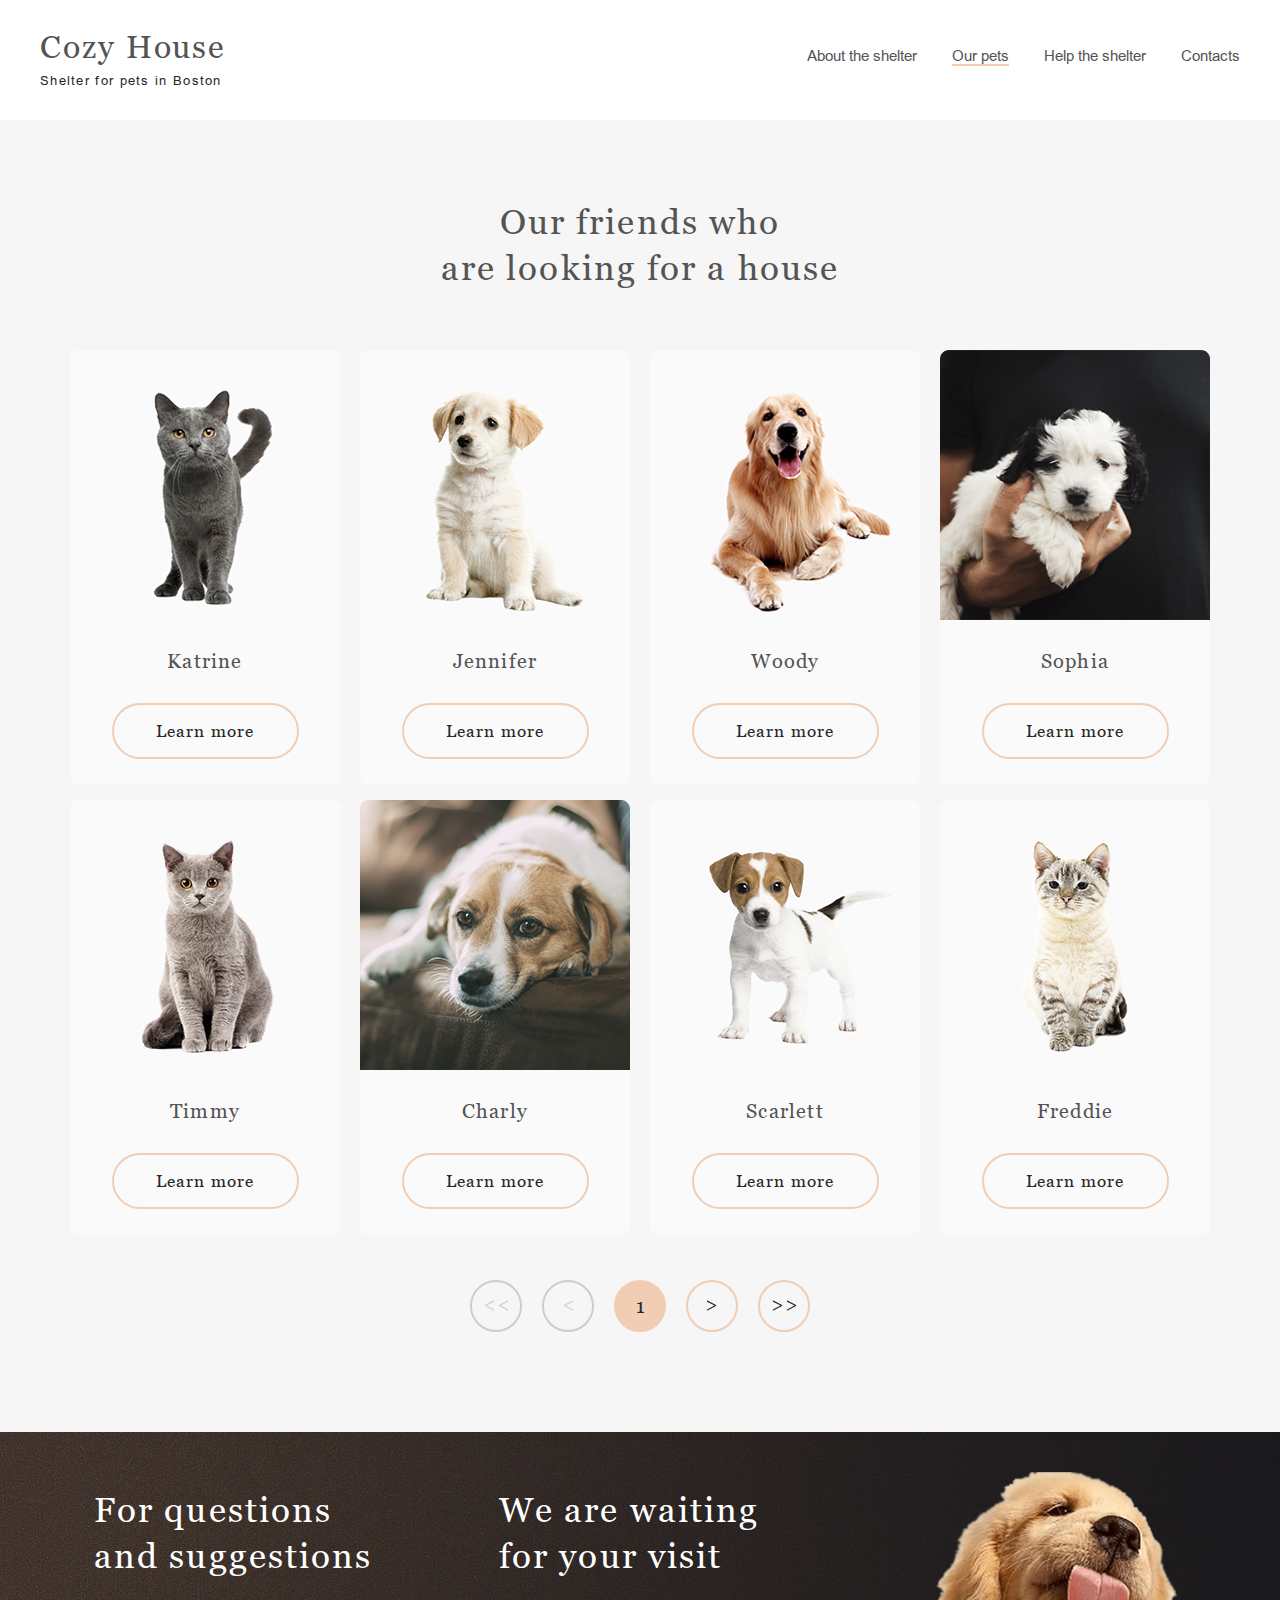
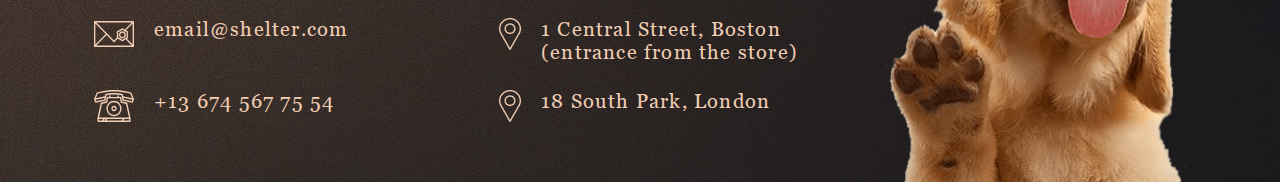
==== shelter/pages/pets/index.html @ bc7380a4 "finish" ====
<!DOCTYPE html>
<html lang="en">

<head>
    <meta charset="UTF-8">
    <meta http-equiv="X-UA-Compatible" content="IE=edge">
    <meta name="viewport" content="width=device-width, initial-scale=1.0">
    <title>Document</title>
    <link rel="stylesheet" href="style.css">
</head>

<body>
    <div class="container-1">

        <header>
            <nav>
               <div class="logo">
                   <a href="../../pages/main/index.html">
                       <h1 class="logo1">Cozy House</h1>
                   </a>
                   <p class="logo2">Shelter for pets in Boston</p>
               </div>

               <ul class="nav-links">
                   <li class="li"><a href="../../pages/main/index.html" class="link-decoration">About the shelter</a></li>
                   <li class="li"><a href="../../pages/pets/index.html" class="link-decoration"
                          style=" border-bottom: 2px solid #F1CDB3;">Our pets</a></li>
                   <li class="li"><a href="../../pages/main/index.html#help" class="link-decoration">Help the shelter</a></li>
                   <li class="li"><a href="#footer" class="link-decoration">Contacts</a></li>
               </ul>
               <div class="burger">
                  <div class="line line1"></div>
                  <div class="line line2"></div>
                  <div class="line line3"></div>
               </div>
            </nav>
        </header>
    </div>

    <div class="block-7">
        <div class="container-7">
            <p class="block7-txt">Our friends who <br> are looking for a house</p>
            <div class="block7-frends1">
                <div class="card-pet">
                    <img class="bl-3-boot" src="../../assets/images/pets-katrine.png" alt="lean more">
                    <div class="animal">
                        <p>Katrine</p>
                        <button>Learn more</button>
                    </div>
                </div>
                <div class="card-pet">
                    <img class="bl-3-boot" src="../../assets/images/pets-jennifer.png" alt="lean more">
                    <div class="animal">
                        <p>Jennifer</p>
                        <button>Learn more</button>
                    </div>
                </div>
                <div class="card-pet">
                    <img class="bl-3-boot" src="../../assets/images/pets-woody.png" alt="lean more">
                    <div class="animal">
                        <p>Woody</p>
                        <button>Learn more</button>
                    </div>
                </div>
                <div class="card-pet">
                    <img class="bl-3-boot" src="../../assets/images/pets-sophia.png" alt="lean more">
                    <div class="animal">
                        <p>Sophia</p>
                        <button>Learn more</button>
                    </div>
                </div><div class="card-pet">
                    <img class="bl-3-boot" src="../../assets/images/pets-timmy.png" alt="lean more">
                    <div class="animal">
                        <p>Timmy</p>
                        <button>Learn more</button>
                    </div>
                </div><div class="card-pet">
                    <img class="bl-3-boot" src="../../assets/images/pets-charly.png" alt="lean more">
                    <div class="animal">
                        <p>Charly</p>
                        <button>Learn more</button>
                    </div>
                </div><div class="card-pet">
                    <img class="bl-3-boot" src="../../assets/images/pets-scarlet.png" alt="lean more">
                    <div class="animal">
                        <p>Scarlett</p>
                        <button>Learn more</button>
                    </div>
                </div><div class="card-pet">
                    <img class="bl-3-boot" src="../../assets/images/pets-fredie.png" alt="lean more">
                    <div class="animal">
                        <p>Freddie</p>
                        <button>Learn more</button>
                    </div>
                </div>             
            </div>
            
            <div class="block7-buton">
                <button class="button-smoll">
                    <img src="../../assets/icons/__.svg" alt="">
                </button>
                <button class="button-smoll">
                    <img src="../../assets/icons/_.svg" alt="">
                </button>
                <button class="button-smoll-number">
                    <p>1</p>
                </button>
                <button class="button-smoll-activ">
                    <img src="../../assets/icons/_ (1).svg" alt="">
                </button>
                <button class="button-smoll-activ">
                    <img src="../../assets/icons/__ (1).svg" alt="">
                </button>
                
            </div>
        </div>

    </div>

    <div class="block-6" id="footer">
        <div class="container-6">
            <div class="block6-content">
                <div class="block6-content1">
                    <p class="bl6-text-big"> For questions and suggestions</p>
                    <div class="bl6-icon">
                        <img src="../../assets/icons/6_1_icon-email.svg" alt="">
                        <a href="mailto:email@shelter.com" class="bl6-text-smoll">email@shelter.com</a>
                    </div>
                    <div class="bl6-icon">
                        <img src="../../assets/icons/6_1_icon-phone.svg" alt="">
                        <a href="tel:+136745677554" class="bl6-text-smoll">+13 674 567 75 54</a>
                    </div>
                </div>
                <div class="block6-content2">
                    <p class="bl6-text-big">We are waiting for your visit</p>
                    <div class="bl6-icon">
                        <img src="../../assets/icons/icon-marker.png" alt="">
                        <a href="https://goo.gl/maps/FT7vVtzFoKrzdnmH7" class="bl6-text-smoll">1 Central Street, Boston
                            (entrance from the store)</a>
                    </div>
                    <div class="bl6-icon">
                        <img src="../../assets/icons/icon-marker.png" alt="">
                        <a href="https://goo.gl/maps/faLbbpLskuYfagEq6" class="bl6-text-smoll">18 South Park, London
                        </a>
                    </div>

                </div>
                <div class="block6-content3">
                    <img src="../../assets/images/6footer-puppy.png" alt="puppy">

                </div>
            </div>
        </div>
    </div>

    <script src="script.js"></script>
</body>

</html>
---- shelter/pages/pets/style.css ----
@font-face {
    font-family: 'Arial';
    src: url('../../assets/fonts/UkArial1Normal.woff2') format('woff2'),
        url('../../assets/fonts/UkArial1Normal.woff') format('woff'),
        url('../../assets/fonts/ofont.ru_Uk_Arial1.ttf') format('truetype');
    font-weight: normal;
    font-style: normal;
    font-display: swap;
}
@font-face {
    font-family: 'Arial';
    src: url('../../assets/fonts/Arial-ItalicMT.woff2') format('woff2'),
        url('../../assets/fonts/Arial-ItalicMT.woff') format('woff'),
        url('../../assets/fonts/Arial-ItalicMT.ttf') format('truetype');
    font-weight: normal;
    font-style: italic;
    font-display: swap;
}
@font-face {
    font-family: 'Georgia';
    src: url('../../assets/fonts/Georgia.woff2') format('woff2'),
        url('../../assets/fonts/Georgia.woff') format('woff'),
        url('../../assets/fonts/Georgia.ttf') format('truetype');
    font-weight: normal;
    font-style: normal;
    font-display: swap;
}

*{
	padding: 0;
	margin: 0;
	border: 0;
}
*,*:before,*:after{
	-moz-box-sizing: border-box;
	-webkit-box-sizing: border-box;
	box-sizing: border-box;
}
:focus,:active{outline: none;}
a:focus,a:active{outline: none;}

nav,footer,header,aside{display: block;}

html,body{
	height: 100%;
	width: 100%;
	font-size: 100%;
	line-height: 1;
	font-size: 14px;
	-ms-text-size-adjust: 100%;
	-moz-text-size-adjust: 100%;
	-webkit-text-size-adjust: 100%;
}
input,button,textarea{font-family:inherit;}

input::-ms-clear{display: none;}
button{cursor: pointer;}
button::-moz-focus-inner {padding:0;border:0;}
a, a:visited{text-decoration: none;}
a:hover{text-decoration: none;}
ul li{list-style: none;}
img{vertical-align: top;}

h1,h2,h3,h4,h5,h6{font-size:inherit;font-weight: 400;}

.container-1{    
    max-width: 1280px;
    padding: 0 40px;
    margin: 0 auto;
}

.logo{
    display: flex;
    flex-direction: column;
    justify-content: space-between;
    height: 60px;
    margin-top: 30px;
    margin-bottom: 30px;
}
.logo1{    
    font-family: 'Georgia';
    font-style: normal;
    font-weight: 400;
    font-size: 32px;
    line-height: 110%;
    
    align-items: center;
    letter-spacing: 0.06em;
    color: #545454;
}
.logo2{
    font-family: 'Arial';
    font-style: normal;
    font-weight: 400;
    font-size: 13px;
    line-height: 15px;
    align-items: center;
    letter-spacing: 0.1em;
    color: #292929;
    left: 4px;
}

/* бургер */

nav{
    display: flex;
    justify-content: space-between;    
}

.nav-links{
    height: 60px;
    margin-top: 27px;
    display: flex;
    justify-content: flex-end;
    align-items: center;
}
.nav-links li{
   list-style: none;
   color: #292929;
}
.nav-links a{
   transition: linear .3s;
   -webkit-transition: linear .3s;
}
.nav-links a:hover{
   border-bottom: 2px solid #CDCDCD;
}

.link-decoration{
    font-family: 'Arial';
    font-style: normal;
    font-weight: 400;
    font-size: 15px;
    line-height: 160%;
    color: #545454;
    margin-left: 35px;
}
.burger{
   cursor: pointer;
   display: none;
}
.line{
   width: 25px;
   height: 3px;
   margin: 5px;
   background-color: #F1CDB3;
   transition: all .4s ease;
}
@media screen and (max-width: 1024px){
   .nav-links{
      width: 65%;
   }
}
@media screen and (max-width: 815px) {
   .burger{
      display: block;
      margin-top: 60px;
   }
   .link-decoration{
      color: #F1CDB3;
   }
   .nav-links{
      font-size: 32px;
      line-height: 160%; 
      margin-top: 0;
      position: absolute;
      right: 0;
      height: 825px;
      display: flex;
      flex-direction: column;
      align-items: center;
      width: 65%;
      background-color: #292929;
      transform: translateX(100%);
      transition: transform .5s ease-in;
      gap: 50px;
      justify-content: center;
   }
.nav-links li{
   opacity: 0;   
}
}
.nav-active{
   transform: translateX(0%);
}
@keyframes navLinksFade{
   from{
      opacity: 0;
      transform: translateX(50%);
   }
   to{
      opacity: 1;
      transform: translateX(0%);
   }
}
.toggle .line1{
   transform: rotate(-45deg) translate(-5px, 6px);
}
.toggle .line2{
   opacity: 0;
}
.toggle .line3{
   transform: rotate(45deg) translate(-5px, -6px);   
}
/* burger finish */



.block-7{
    display: inline-block;
    background: #F6F6F6;
    width: 100%;
}
.container-7{
    max-width: 1280px;
    padding: 0 40px 100px 40px;   
    margin-top: 80px; 
    margin-left: auto;
    margin-right: auto;
}
.block7-txt{
    width: 400px;
    height: 90px;
    left: calc(50% - 400px/2);
    font-family: 'Georgia';
    font-style: normal;
    font-weight: 400;
    font-size: 35px;
    line-height: 130%;
    align-items: center;
    text-align: center;
    letter-spacing: 0.06em;
    color: #545454;
    margin-left: auto;
    margin-right: auto;
}
.block7-frends1{
    display: flex;
    flex-wrap: wrap;
    align-items: center;
    justify-content: center;
    gap: 15px 20px;
    margin-top: 60px;
}
.animal{
    text-align: center;
    margin-top: 30px;
    margin-bottom: 90px;
}
.animal p{
    margin-bottom: 30px;
    font-family: 'Georgia';
    font-size: 20px;
    line-height: 23px;
    align-items: center;
    text-align: center;
    letter-spacing: 0.06em;
    color: #545454;
}
.animal button{
    width: 187px;
    border: 2px solid #F1CDB3;
    border-radius: 100px;
    padding: 15px 0;
    background: #FAFAFA;
    font-family: 'Georgia';
    font-size: 17px;
    line-height: 130%;
    letter-spacing: 0.06em;
    color: #292929;
}
.animal button:hover{
    background-color :  #F1CDB3;
}
.card-pet{
    width: 270px;
    height: 435px; 
    background: #FAFAFA;
    border-radius: 9px;
}

.fre-boot{
    margin-top: 353px;
    margin-left: 41.5px;
}
.block7-buton{
    display: flex;
    width: 340px;
    justify-content: space-between;
    margin-top: 45px;
    margin-left: auto;
    margin-right: auto;
}
.button-smoll{
    height: 52px;
    width: 52px;
    border-radius: 50%;
    background: #F6F6F6;
    border: 2px solid #CDCDCD;
    padding-top: 4px;
}
.button-smoll-activ{
    height: 52px;
    width: 52px;
    border-radius: 50%;
    background: #F6F6F6;
    border: 2px solid #F1CDB3;
    padding-top: 4px;
}
.button-smoll-number{
    height: 52px;
    width: 52px;
    border-radius: 50%;
    background: #F1CDB3;
    border: 2px solid #F1CDB3;
    font-family: 'Georgia';
    font-size: 20px;
    color: #292929;
}


.block-6{
    /* height: 350px;  */
    background: url('../../assets/images/footer-background.png'),
    radial-gradient(100% 215.42% at 0% 0%, #5b483a 0%, #262425 100%), #211f20;
    background-image: url('../../assets/images/footer-background.png'), radial-gradient(100% 215.42% at 0% 0%, rgb(91, 72, 58) 0%, rgb(38, 36, 37) 100%);
    background-size: cover;
}
.container-6{
    max-width: 1280px;
    padding: 0 40px;
    margin: 0 auto;
}
.block6-content{
    display: flex;
    flex-wrap: wrap;
    gap: 80px;
    justify-content: center;
}
.block6-content1{
    flex-direction: column;   
    margin-top: 56px;  
}
.block6-content2{
    flex-direction: column;
    margin-top: 56px; 
}
.block6-content3{
    flex-direction: column;
    margin-top: 40px;
}
.bl6-text-big{
    width: 280px;
    height: 90px;
    left: calc(50% - 278px/2 - 0px);
    font-family: 'Georgia';
    font-style: normal;
    font-weight: 400;
    font-size: 35px;
    line-height: 130%;
    letter-spacing: 0.06em;
    color: #FFFFFF;
}
.bl6-text-smoll{
    width: 265px;
    height: 23px;
    left: calc(50% - 191px/2 + 16.5px);
    font-family: 'Georgia';
    font-style: normal;
    font-weight: 400;
    font-size: 20px;
    line-height: 115%;
    letter-spacing: 0.06em;
    color: #F1CDB3;
    margin-left: 20px;
}
.bl6-icon{
    display: flex;
    margin-top: 40px;
}
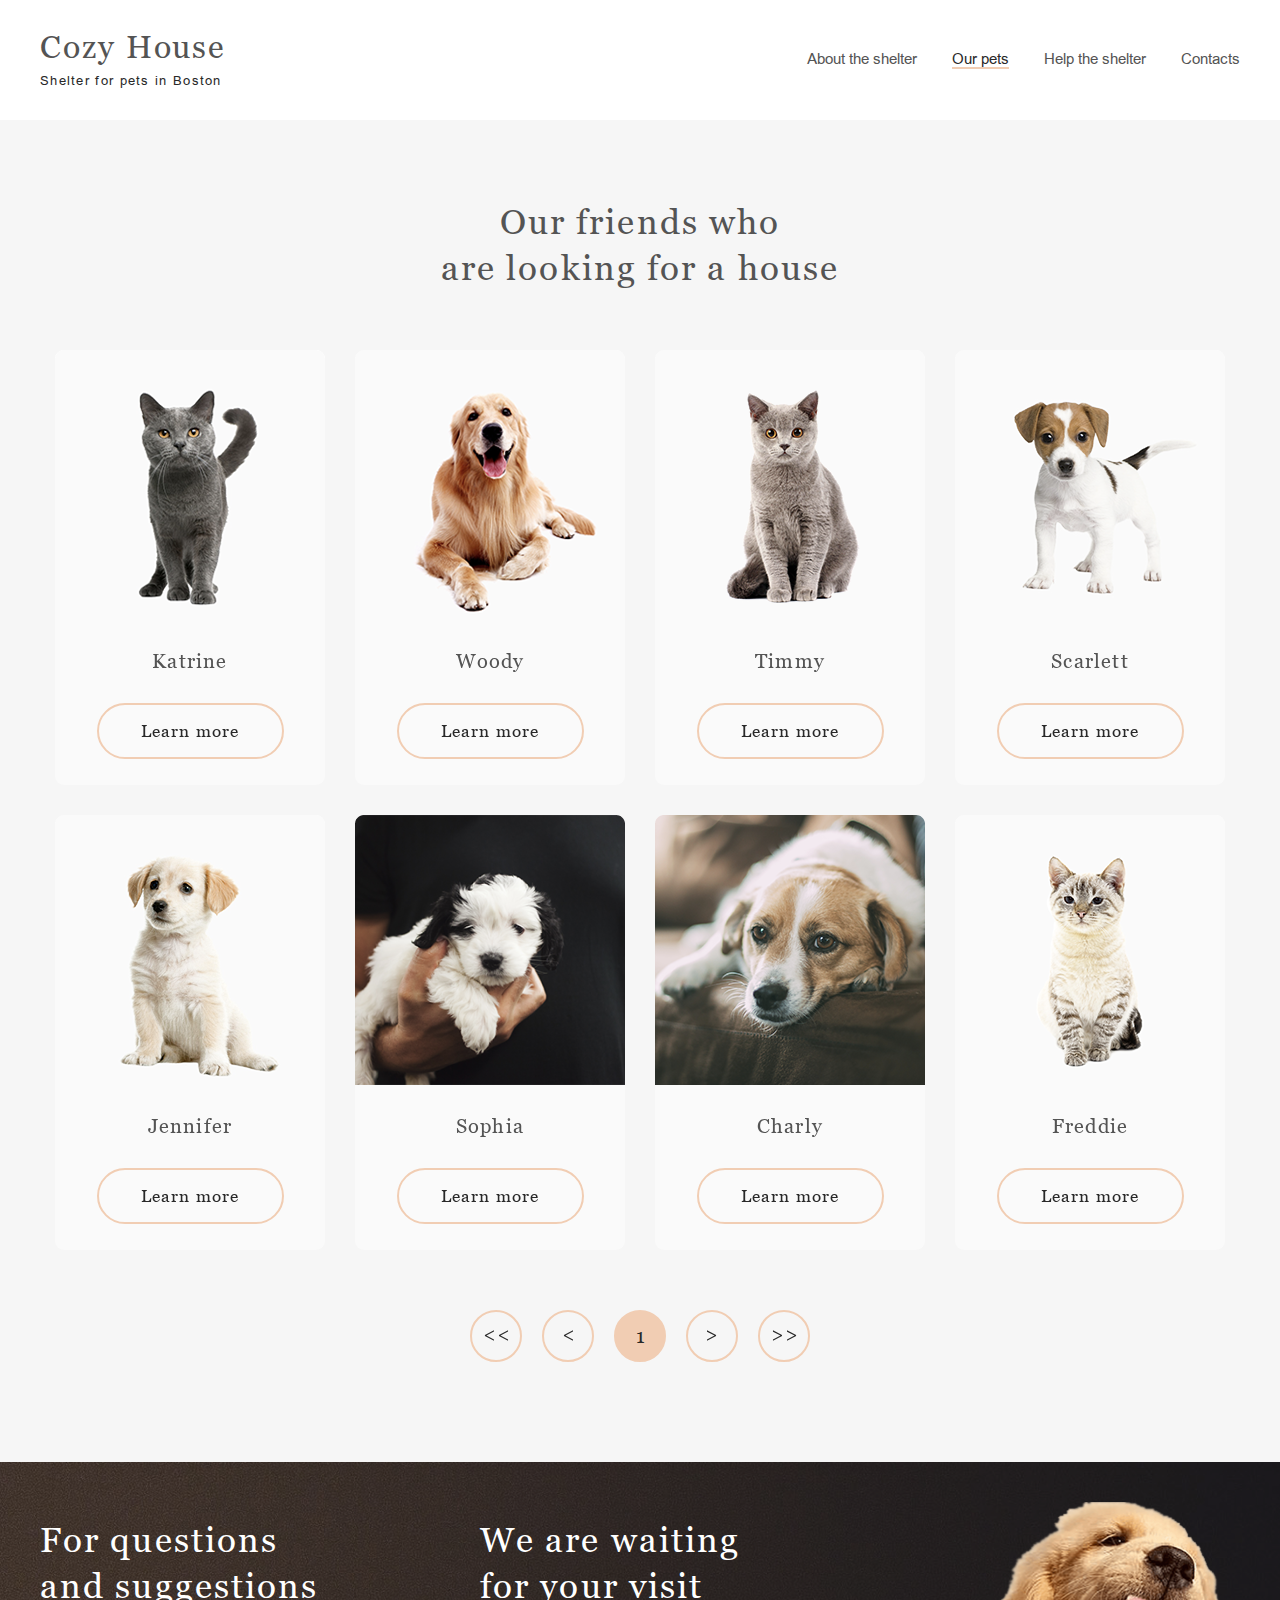
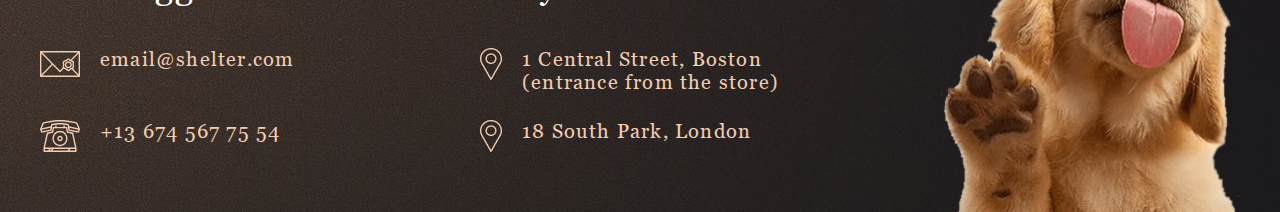
==== commit ffe5488d: "fixed: page2" ====
--- a/shelter/pages/pets/index.html
+++ b/shelter/pages/pets/index.html
@@ -5,107 +5,141 @@
     <meta charset="UTF-8">
     <meta http-equiv="X-UA-Compatible" content="IE=edge">
     <meta name="viewport" content="width=device-width, initial-scale=1.0">
-    <title>Document</title>
+    <title>Shelter</title>
+    <link rel="icon" href="../../assets/icons/favicon.ico">
     <link rel="stylesheet" href="style.css">
 </head>
 
 <body>
-    <div class="container-1">
+    <div class="container">
 
-        <header>
-            <nav>
-               <div class="logo">
-                   <a href="../../pages/main/index.html">
-                       <h1 class="logo1">Cozy House</h1>
-                   </a>
-                   <p class="logo2">Shelter for pets in Boston</p>
-               </div>
-
-               <ul class="nav-links">
-                   <li class="li"><a href="../../pages/main/index.html" class="link-decoration">About the shelter</a></li>
-                   <li class="li"><a href="../../pages/pets/index.html" class="link-decoration"
-                          style=" border-bottom: 2px solid #F1CDB3;">Our pets</a></li>
-                   <li class="li"><a href="../../pages/main/index.html#help" class="link-decoration">Help the shelter</a></li>
-                   <li class="li"><a href="#footer" class="link-decoration">Contacts</a></li>
+      <header class="header">
+            
+         <div class="header__body">
+            <div class="logo">
+               <a href="../../pages/main/index.html"><h1 class="logo1">Cozy House</h1></a>
+               <a href="../../pages/main/index.html"><p class="logo2">Shelter for pets in Boston</p></a>
+            </div>
+            <div class="header__burger">
+               <span></span>
+            </div>
+            <nav class="header__menu">
+               <ul class="header__list">
+                  <li>
+                     <a href="../../pages/main/index.html" class="header__link">About the shelter</a>
+                  </li>
+                  <li>
+                     <a href="../../pages/pets/index.html" class="header__link link__pets">Our pets</a>
+                  </li>
+                  <li>
+                     <a href="../../pages/main/index.html#help" class="header__link">Help the shelter</a>
+                  </li>
+                  <li>
+                     <a href="#footer" class="header__link">Contacts</a>
+                  </li>
+                  
                </ul>
-               <div class="burger">
-                  <div class="line line1"></div>
-                  <div class="line line2"></div>
-                  <div class="line line3"></div>
-               </div>
             </nav>
-        </header>
+         </div>
+      
+   </header>
     </div>
 
     <div class="block-7">
-        <div class="container-7">
+        <div class="container">
             <p class="block7-txt">Our friends who <br> are looking for a house</p>
             <div class="block7-frends1">
-                <div class="card-pet">
-                    <img class="bl-3-boot" src="../../assets/images/pets-katrine.png" alt="lean more">
-                    <div class="animal">
-                        <p>Katrine</p>
-                        <button>Learn more</button>
-                    </div>
-                </div>
-                <div class="card-pet">
-                    <img class="bl-3-boot" src="../../assets/images/pets-jennifer.png" alt="lean more">
-                    <div class="animal">
-                        <p>Jennifer</p>
-                        <button>Learn more</button>
-                    </div>
-                </div>
-                <div class="card-pet">
-                    <img class="bl-3-boot" src="../../assets/images/pets-woody.png" alt="lean more">
-                    <div class="animal">
-                        <p>Woody</p>
-                        <button>Learn more</button>
-                    </div>
-                </div>
-                <div class="card-pet">
-                    <img class="bl-3-boot" src="../../assets/images/pets-sophia.png" alt="lean more">
-                    <div class="animal">
-                        <p>Sophia</p>
-                        <button>Learn more</button>
-                    </div>
-                </div><div class="card-pet">
-                    <img class="bl-3-boot" src="../../assets/images/pets-timmy.png" alt="lean more">
-                    <div class="animal">
-                        <p>Timmy</p>
-                        <button>Learn more</button>
-                    </div>
-                </div><div class="card-pet">
-                    <img class="bl-3-boot" src="../../assets/images/pets-charly.png" alt="lean more">
-                    <div class="animal">
-                        <p>Charly</p>
-                        <button>Learn more</button>
-                    </div>
-                </div><div class="card-pet">
-                    <img class="bl-3-boot" src="../../assets/images/pets-scarlet.png" alt="lean more">
-                    <div class="animal">
-                        <p>Scarlett</p>
-                        <button>Learn more</button>
-                    </div>
-                </div><div class="card-pet">
-                    <img class="bl-3-boot" src="../../assets/images/pets-fredie.png" alt="lean more">
-                    <div class="animal">
-                        <p>Freddie</p>
-                        <button>Learn more</button>
-                    </div>
-                </div>             
+               <div class="slider">
+
+                  <div class="slider-item">
+                     <div class="card-pet">
+                        <img data-lazy="../../assets/images/pets-katrine.png" alt="lean more">
+                        <div class="animal">
+                           <p>Katrine</p>
+                           <button>Learn more</button>
+                        </div>
+                     </div>
+                  </div>
+                  <div class="slider-item">
+                     <div class="card-pet">
+                        <img data-lazy="../../assets/images/pets-jennifer.png" alt="lean more">
+                        <div class="animal">
+                           <p>Jennifer</p>
+                           <button>Learn more</button>
+                        </div>
+                     </div>
+                  </div>
+                  <div class="slider-item">
+                     <div class="card-pet">
+                        <img data-lazy="../../assets/images/pets-woody.png" alt="lean more">
+                        <div class="animal">
+                           <p>Woody</p>
+                           <button>Learn more</button>
+                        </div>
+                     </div>
+                  </div>
+                  <div class="slider-item">
+                     <div class="card-pet">
+                        <img data-lazy="../../assets/images/pets-sophia.png" alt="lean more">
+                        <div class="animal">
+                           <p>Sophia</p>
+                           <button>Learn more</button>
+                        </div>
+                     </div>
+                  </div>
+                  <div class="slider-item">
+                     <div class="card-pet">
+                        <img data-lazy="../../assets/images/pets-timmy.png" alt="lean more">
+                        <div class="animal">
+                           <p>Timmy</p>
+                           <button>Learn more</button>
+                        </div>
+                     </div>
+                  </div>
+                  <div class="slider-item">
+                     <div class="card-pet">
+                        <img data-lazy="../../assets/images/pets-charly.png" alt="lean more">
+                        <div class="animal">
+                           <p>Charly</p>
+                           <button>Learn more</button>
+                        </div>
+                     </div>
+                  </div>
+                  <div class="slider-item">
+                     <div class="card-pet">
+                        <img data-lazy="../../assets/images/pets-scarlet.png" alt="lean more">
+                        <div class="animal">
+                           <p>Scarlett</p>
+                           <button>Learn more</button>
+                        </div>
+                     </div>
+                  </div>
+                  <div>
+                     <div class="slider-item">
+                        <div class="card-pet">
+                           <img data-lazy="../../assets/images/pets-fredie.png" alt="lean more">
+                           <div class="animal">
+                              <p>Freddie</p>
+                              <button>Learn more</button>
+                           </div>
+                        </div>
+                     </div>
+                  </div>
+
+               </div>            
             </div>
             
             <div class="block7-buton">
                 <button class="button-smoll">
-                    <img src="../../assets/icons/__.svg" alt="">
+                    <img src="../../assets/icons/__ (1).svg" alt="">
                 </button>
-                <button class="button-smoll">
-                    <img src="../../assets/icons/_.svg" alt="">
+                <button class="button-smoll prev">
+                    <img src="../../assets/icons/_ (1).svg" alt="">
                 </button>
                 <button class="button-smoll-number">
                     <p>1</p>
                 </button>
-                <button class="button-smoll-activ">
+                <button class="button-smoll-activ next">
                     <img src="../../assets/icons/_ (1).svg" alt="">
                 </button>
                 <button class="button-smoll-activ">
@@ -117,8 +151,8 @@
 
     </div>
 
-    <div class="block-6" id="footer">
-        <div class="container-6">
+    <footer class="block-6" id="footer">
+        <div class="container">
             <div class="block6-content">
                 <div class="block6-content1">
                     <p class="bl6-text-big"> For questions and suggestions</p>
@@ -135,12 +169,12 @@
                     <p class="bl6-text-big">We are waiting for your visit</p>
                     <div class="bl6-icon">
                         <img src="../../assets/icons/icon-marker.png" alt="">
-                        <a href="https://goo.gl/maps/FT7vVtzFoKrzdnmH7" class="bl6-text-smoll">1 Central Street, Boston
+                        <a target="_ blank" href="https://goo.gl/maps/FT7vVtzFoKrzdnmH7" class="bl6-text-smoll">1 Central Street, Boston
                             (entrance from the store)</a>
                     </div>
                     <div class="bl6-icon">
                         <img src="../../assets/icons/icon-marker.png" alt="">
-                        <a href="https://goo.gl/maps/faLbbpLskuYfagEq6" class="bl6-text-smoll">18 South Park, London
+                        <a target="_ blank" href="https://goo.gl/maps/faLbbpLskuYfagEq6" class="bl6-text-smoll">18 South Park, London
                         </a>
                     </div>
 
@@ -151,8 +185,11 @@
                 </div>
             </div>
         </div>
-    </div>
+    </footer>
 
+
+    <script src="https://ajax.googleapis.com/ajax/libs/jquery/3.6.0/jquery.min.js"></script>
+    <script src="../../assets/js/slick.min.js"></script>
     <script src="script.js"></script>
 </body>
 
--- a/shelter/pages/pets/style.css
+++ b/shelter/pages/pets/style.css
@@ -62,8 +62,11 @@
 img{vertical-align: top;}
 
 h1,h2,h3,h4,h5,h6{font-size:inherit;font-weight: 400;}
-
-.container-1{    
+:root{
+   scroll-behavior: smooth;
+}
+
+.container{    
     max-width: 1280px;
     padding: 0 40px;
     margin: 0 auto;
@@ -76,6 +79,7 @@
     height: 60px;
     margin-top: 30px;
     margin-bottom: 30px;
+    z-index: 5;
 }
 .logo1{    
     font-family: 'Georgia';
@@ -102,106 +106,65 @@
 
 /* бургер */
 
-nav{
-    display: flex;
-    justify-content: space-between;    
-}
-
-.nav-links{
-    height: 60px;
-    margin-top: 27px;
-    display: flex;
-    justify-content: flex-end;
-    align-items: center;
-}
-.nav-links li{
+.header{
+   position: relative;
+   width: 100%;
+   top: 0;
+   left: 0;
+   z-index: 50;
+}
+
+.header:before{
+   content: "";
+   position: absolute;
+   top: 0;
+   left: 0;
+   width: 100%;
+   height: 100%;
+
+   /* поменять цвет фона на нужный */
+   background-color: #fff;
+   z-index: 2;
+}
+
+.header__body{
+   position: relative;
+   display: flex;
+   justify-content: space-between;
+
+   /* задать нужную высоту меню */
+   height: 120px;
+   align-items: center;
+}
+
+.header__burger{
+   display: none;
+}
+
+.header__list{
+   display: flex;
+   position: relative;
+   z-index: 2;
+}
+
+.header__list li{
    list-style: none;
+   margin: 0 0 0 35px;
+}
+.header__link{
+   font-family: 'Arial';
+   font-style: normal;
+   font-weight: 400;
+   font-size: 15px;
+   line-height: 160%;
+   color: #545454;
+   text-decoration: none;
+}
+.link__pets{   
    color: #292929;
-}
-.nav-links a{
-   transition: linear .3s;
-   -webkit-transition: linear .3s;
-}
-.nav-links a:hover{
-   border-bottom: 2px solid #CDCDCD;
-}
-
-.link-decoration{
-    font-family: 'Arial';
-    font-style: normal;
-    font-weight: 400;
-    font-size: 15px;
-    line-height: 160%;
-    color: #545454;
-    margin-left: 35px;
-}
-.burger{
-   cursor: pointer;
-   display: none;
-}
-.line{
-   width: 25px;
-   height: 3px;
-   margin: 5px;
-   background-color: #F1CDB3;
-   transition: all .4s ease;
-}
-@media screen and (max-width: 1024px){
-   .nav-links{
-      width: 65%;
-   }
-}
-@media screen and (max-width: 815px) {
-   .burger{
-      display: block;
-      margin-top: 60px;
-   }
-   .link-decoration{
-      color: #F1CDB3;
-   }
-   .nav-links{
-      font-size: 32px;
-      line-height: 160%; 
-      margin-top: 0;
-      position: absolute;
-      right: 0;
-      height: 825px;
-      display: flex;
-      flex-direction: column;
-      align-items: center;
-      width: 65%;
-      background-color: #292929;
-      transform: translateX(100%);
-      transition: transform .5s ease-in;
-      gap: 50px;
-      justify-content: center;
-   }
-.nav-links li{
-   opacity: 0;   
-}
-}
-.nav-active{
-   transform: translateX(0%);
-}
-@keyframes navLinksFade{
-   from{
-      opacity: 0;
-      transform: translateX(50%);
-   }
-   to{
-      opacity: 1;
-      transform: translateX(0%);
-   }
-}
-.toggle .line1{
-   transform: rotate(-45deg) translate(-5px, 6px);
-}
-.toggle .line2{
-   opacity: 0;
-}
-.toggle .line3{
-   transform: rotate(45deg) translate(-5px, -6px);   
-}
+   border-bottom: 2px solid #F1CDB3;
+}
+
 /* burger finish */
 
 
@@ -210,16 +173,11 @@
     display: inline-block;
     background: #F6F6F6;
     width: 100%;
-}
-.container-7{
-    max-width: 1280px;
-    padding: 0 40px 100px 40px;   
-    margin-top: 80px; 
-    margin-left: auto;
-    margin-right: auto;
-}
+    padding: 80px 0 100px 0;
+}
+
 .block7-txt{
-    width: 400px;
+    max-width: 400px;
     height: 90px;
     left: calc(50% - 400px/2);
     font-family: 'Georgia';
@@ -234,13 +192,33 @@
     margin-left: auto;
     margin-right: auto;
 }
+.slider{
+   position: relative;
+   /* padding: 0 52px; */
+ }
+.slick-track{
+   display: flex;
+}
+ 
+ .slick-list{
+   overflow: hidden;
+ }
+ .slider-item{
+   padding: 15px 0;
+   text-align: center;
+ }
+ .slick-slide { 
+   width: 270px;
+ }
 .block7-frends1{
-    display: flex;
+    /* display: flex;
     flex-wrap: wrap;
     align-items: center;
     justify-content: center;
     gap: 15px 20px;
-    margin-top: 60px;
+    
+    min-width: 0; */
+    margin-top: 45px;
 }
 .animal{
     text-align: center;
@@ -277,6 +255,8 @@
     height: 435px; 
     background: #FAFAFA;
     border-radius: 9px;
+    margin-left: auto;
+    margin-right: auto;
 }
 
 .fre-boot{
@@ -296,8 +276,11 @@
     width: 52px;
     border-radius: 50%;
     background: #F6F6F6;
-    border: 2px solid #CDCDCD;
+    border: 2px solid #F1CDB3;
     padding-top: 4px;
+}
+.button-smoll img{
+   transform: rotate(180deg);
 }
 .button-smoll-activ{
     height: 52px;
@@ -317,25 +300,23 @@
     font-size: 20px;
     color: #292929;
 }
+.block7-buton :hover{
+   background-color :  #F1CDB3;
+}
 
 
 .block-6{
-    /* height: 350px;  */
     background: url('../../assets/images/footer-background.png'),
     radial-gradient(100% 215.42% at 0% 0%, #5b483a 0%, #262425 100%), #211f20;
     background-image: url('../../assets/images/footer-background.png'), radial-gradient(100% 215.42% at 0% 0%, rgb(91, 72, 58) 0%, rgb(38, 36, 37) 100%);
     background-size: cover;
 }
-.container-6{
-    max-width: 1280px;
-    padding: 0 40px;
-    margin: 0 auto;
-}
+
 .block6-content{
     display: flex;
     flex-wrap: wrap;
-    gap: 80px;
-    justify-content: center;
+    justify-content: space-between;
+    min-width: 0;
 }
 .block6-content1{
     flex-direction: column;   
@@ -348,6 +329,7 @@
 .block6-content3{
     flex-direction: column;
     margin-top: 40px;
+    padding-left: 38px;
 }
 .bl6-text-big{
     width: 280px;
@@ -377,4 +359,159 @@
 .bl6-icon{
     display: flex;
     margin-top: 40px;
-}+}
+
+@media (max-width: 1245px){
+   .container{
+      padding: 0 30px;
+   }
+   .block7-frends1{
+      margin-top: 15px;
+   }
+   .block7-buton{
+      margin-top: 25px;
+   }
+   .block-7{
+      padding: 80px 0 75px 0;
+   }
+   .block6-content{
+      justify-content: center;
+   }
+   .block6-content1, .block6-content2{
+      margin-top: 32px;
+   }
+   .block6-content3 {
+      margin-top: 65px;
+      padding-left: 0;
+  }
+}
+
+@media (max-width: 760px){
+   body.lock{
+      overflow: hidden;
+   }
+   .header__body{
+      height: 120px;  /* высота меню  */
+   }
+   
+   .header__burger{
+      display: block;
+      position: relative;
+      width: 30px;
+      height: 20px;
+      position: relative;
+      z-index: 3;
+   }
+   .header__burger span{
+      position: absolute;
+      background-color: #545454;
+      position: absolute;
+      left: 0;
+      width: 100%;
+      height: 2px;
+      top: 9px;
+      transition: all 0.3s ease 0s;
+   }
+   .header__burger:before,
+   .header__burger:after{
+      content: "";
+      background-color: #545454;  
+      position: absolute;
+      width: 100%;
+      height: 2px;
+      left: 0;
+      transition: all 0.3s ease 0s;
+   }
+   .header__burger:before{
+      top: 0;
+   }
+   .header__burger:after{
+      bottom: 0;
+   }
+   .header__burger.active:before{
+      transform: rotate(45deg);
+      top: 9px;
+   }
+   .header__burger.active:after{
+      transform: rotate(-45deg);
+      bottom: 9px;
+   }
+   .header__burger.active span{
+      transform: scale(0);
+   }
+   .header__menu{
+      position: fixed;
+      top: -100%;  /* что бы выпадало сверху */
+      left: 0;
+      width: 100%;
+      height: 100%;
+      overflow: auto;
+      background-color: #fff; 
+      padding: 30px 10px 20px 10px;
+      transition: all 0.3s ease 0s;
+   }
+   .header__menu.active{
+      top: 0;
+   }
+   .header__list{
+      padding: 220px 10px 0 10px;
+      display: flex;
+      flex-direction: column;
+      text-align: center;
+   }
+   .header__link{
+      font-size: 32px;
+   }
+   .header__list li{
+      margin: 0 0 40px 0;
+   }
+}
+
+@media (max-width: 530px){
+   .container{
+      max-width: 300px;
+      padding: 0 10px;
+   }
+   .block-7{
+      padding: 42px 0 40px 0;
+   }
+   .block7-txt{
+      font-size: 25px;
+      letter-spacing: 0;
+   }
+   .block7-buton{
+      width: 300px;
+   }
+   .bl6-text-big{
+      max-width: 280px;
+      font-size: 25px;
+      margin: 30px auto 0px auto;
+      text-align: center;
+   }
+   .bl6-icon{
+      margin-top: 15px;
+      align-items: center;
+   }
+   .bl6-icon{
+      display: block;
+   }
+   .block6-content1{
+      margin-top: 0;
+   }
+   .block6-content3 {
+      margin-top: 0px;
+      display: flex;
+      justify-content: end;
+  }
+  .block6-content3 img{
+     height: 87%;
+     width: auto;
+  };
+}
+
+@media (max-width: 330px){
+   .header__body{
+      max-width: 247px;
+   }
+}
+
